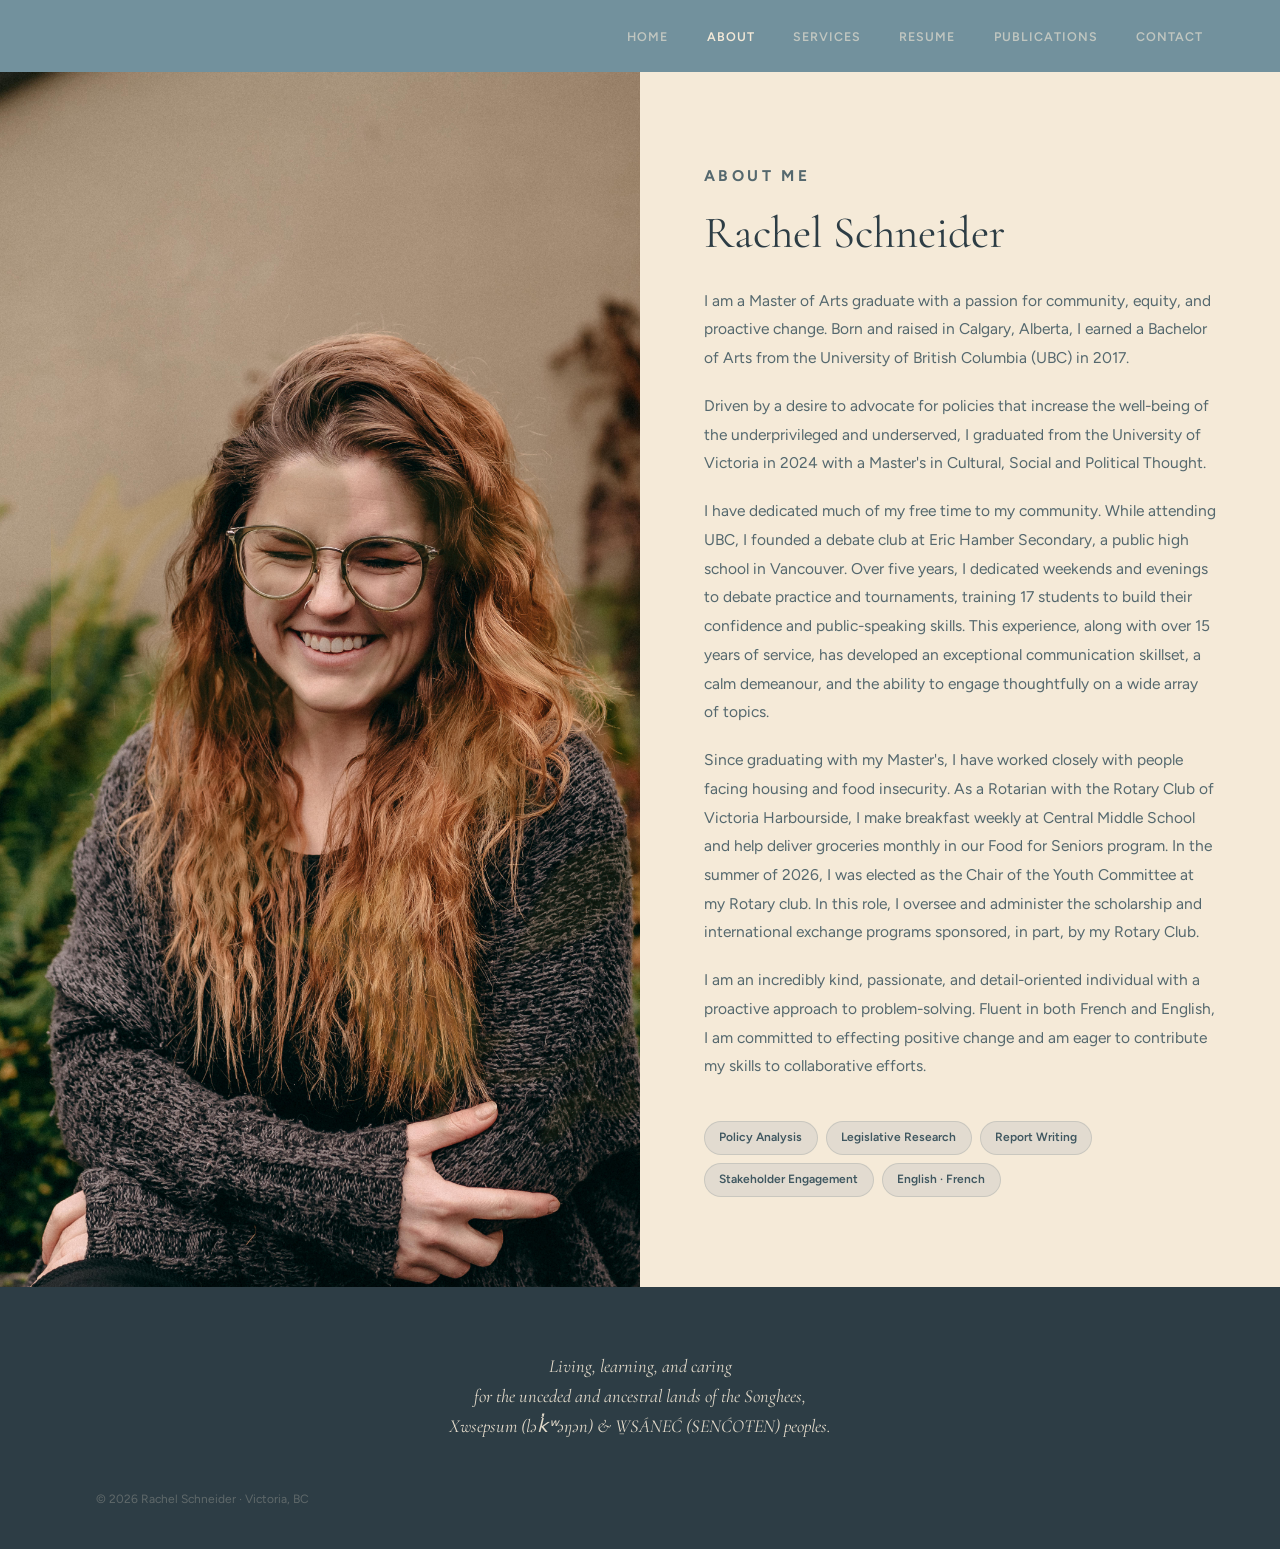
==== about.html @ be8559be "Fix footer land acknowledgment to three balance lines" ====
<!DOCTYPE html>
<html lang="en">
<head>
  <meta charset="UTF-8">
  <meta name="viewport" content="width=device-width, initial-scale=1.0">
  <title>About — Rachel Schneider</title>
  <link rel="preconnect" href="https://fonts.googleapis.com">
  <link href="https://fonts.googleapis.com/css2?family=Caprasimo&family=Cormorant+Garamond:wght@300;400&family=Figtree:wght@400;600;700&display=swap" rel="stylesheet">
  <style>
    :root {
      --beige:       #d4cbb8;
      --beige-deep:  #c3baaa;
      --beige-light: #e2dbd0;
      --slate:       #72919d;
      --slate-dark:  #3f5760;
      --slate-deep:  #2d3d45;
      --olive:       #939c73;
      --cream:       #f5ead8;
      --radius:      18px;
      --nav-h:       72px;
    }

    *, *::before, *::after { margin: 0; padding: 0; box-sizing: border-box; }
    html { scroll-behavior: smooth; overflow-x: hidden; }

    body {
      background: var(--beige-light);
      color: var(--slate-deep);
      font-family: 'Figtree', system-ui, sans-serif;
      line-height: 1.6;
      min-height: 100vh;
      display: flex;
      flex-direction: column;
      overflow-x: hidden;
    }

    /* ── Nav ── */
    .top-nav {
      position: sticky;
      top: 0;
      z-index: 100;
      background: var(--slate);
      display: flex;
      align-items: center;
      justify-content: flex-end;
      padding: 0 clamp(1.5rem, 6vw, 5rem);
      height: var(--nav-h);
    }
    .nav-links { display: flex; gap: clamp(1.2rem, 3vw, 2.5rem); list-style: none; }
    .nav-links a {
      font-size: 0.78rem;
      font-weight: 600;
      letter-spacing: 0.08em;
      text-transform: uppercase;
      color: var(--cream);
      opacity: 0.6;
      text-decoration: none;
      transition: opacity 0.18s;
    }
    .nav-links a:hover, .nav-links a[aria-current] { opacity: 1; }

    /* ── Main layout ── */
    main {
      flex: 1;
      display: grid;
      grid-template-columns: 1fr 1fr;
      min-height: calc(100vh - var(--nav-h));
    }

    /* ── Photo column ── */
    .about-photo {
      position: relative;
      overflow: hidden;
      background: var(--slate-dark);
    }
    .about-photo img {
      width: 100%;
      height: 100%;
      object-fit: cover;
      object-position: center top;
      display: block;
    }
    .about-flower {
      position: absolute;
      bottom: -6%;
      right: -8%;
      width: 65%;
      opacity: 0.18;
      pointer-events: none;
      z-index: 1;
    }

    /* ── Text column ── */
    .about-text {
      background: var(--cream);
      padding: clamp(3rem, 7vw, 6rem) clamp(2rem, 5vw, 5rem);
      display: flex;
      flex-direction: column;
      justify-content: center;
    }

    .label {
      font-size: 0.7rem;
      font-weight: 700;
      letter-spacing: 0.22em;
      text-transform: uppercase;
      color: var(--slate);
      margin-bottom: 0.9rem;
    }
    .about-text h1 {
      font-family: 'Cormorant Garamond', Georgia, serif;
      font-weight: 400;
      font-size: clamp(2.2rem, 3.5vw, 3.2rem);
      line-height: 1.1;
      color: var(--slate-deep);
      margin-bottom: 1.75rem;
    }
    .about-text p {
      font-size: 0.97rem;
      line-height: 1.85;
      color: var(--slate-dark);
      opacity: 0.88;
      margin-bottom: 1.2rem;
    }
    .about-text p:last-of-type { margin-bottom: 2rem; }

    /* ── Tags ── */
    .tags { display: flex; flex-wrap: wrap; gap: 0.5rem; margin-top: 0.5rem; }
    .tag {
      font-size: 0.75rem;
      font-weight: 600;
      padding: 0.4rem 0.9rem;
      border-radius: 999px;
      background: var(--beige-light);
      border: 1px solid rgba(63,87,96,0.15);
      color: var(--slate-dark);
    }
    .tag-olive { background: rgba(147,156,115,0.15); border-color: rgba(147,156,115,0.3); color: var(--olive); }

    /* ── CTA ── */
    .about-gold-flower {
      width: 180px;
      margin-top: 2.5rem;
      opacity: 0.75;
      display: block;
    }

    /* ── Footer ── */
    .footer {
      background: var(--slate-deep);
      padding: 2.5rem clamp(2rem, 8vw, 6rem);
      display: flex;
      align-items: center;
      justify-content: space-between;
      flex-wrap: wrap;
      gap: 1.5rem;
    }
    .footer-brand {
      font-family: 'Caprasimo', serif;
      font-size: 1rem;
      color: var(--cream);
      opacity: 0.8;
    }
    .footer-links { display: flex; gap: 1.5rem; list-style: none; }
    .footer-links a {
      font-size: 0.75rem;
      font-weight: 700;
      letter-spacing: 0.08em;
      text-transform: uppercase;
      color: var(--cream);
      opacity: 0.4;
      text-decoration: none;
      transition: opacity 0.18s;
    }
    .footer-links a:hover { opacity: 0.9; }
    .footer-copy { font-size: 0.75rem; color: var(--cream); opacity: 0.25; width: 100%; }
    .footer-land { font-size: clamp(0.95rem, 1.5vw, 1.15rem); color: var(--cream); opacity: 0.9; width: 100%; text-align: center; line-height: 1.65; font-style: italic; padding: 1.5rem 2rem; font-family: 'Cormorant Garamond', Georgia, serif; font-weight: 400; text-wrap: balance; }

    .nav-brand { display: none; font-family: 'Caprasimo', serif; font-size: 1.05rem; color: var(--cream); text-decoration: none; opacity: 0.92; }

    .nav-hamburger {
      display: none;
      flex-direction: column;
      justify-content: center;
      gap: 5px;
      background: none;
      border: none;
      cursor: pointer;
      padding: 0.5rem;
    }
    .nav-hamburger span { display: block; width: 22px; height: 2px; background: var(--cream); border-radius: 2px; }

    @media (max-width: 768px) {
      main { grid-template-columns: 1fr; }
      .about-photo { min-height: 55vw; max-height: 420px; }
      .about-flower { width: 50%; }
      .footer { flex-direction: column; align-items: flex-start; }
      .nav-brand { display: block; }
      .top-nav { justify-content: space-between; }
      .top-nav nav { position: absolute; }
      .nav-hamburger { display: flex; }
      .nav-links {
        display: none;
        position: fixed;
        top: var(--nav-h);
        left: 0; right: 0;
        flex-direction: column;
        background: var(--slate-dark);
        padding: 0.5rem 0;
        gap: 0;
        box-shadow: 0 8px 24px rgba(0,0,0,0.25);
        z-index: 99;
      }
      .nav-links.open { display: flex; }
      .nav-links li { width: 100%; }
      .nav-links a { display: block; padding: 0.9rem 1.5rem; font-size: 0.9rem; opacity: 0.85; border-bottom: 1px solid rgba(245,234,216,0.1); }
    }

  </style>
</head>
<body>

  <!-- NAV -->
  <header class="top-nav">
    <a class="nav-brand" href="home.html">Rachel Schneider</a>
    <button class="nav-hamburger" aria-label="Open menu" aria-expanded="false">
      <span></span><span></span><span></span>
    </button>
    <nav aria-label="Main">
      <ul class="nav-links">
        <li><a href="home.html">Home</a></li>
        <li><a href="about.html" aria-current="page">About</a></li>
        <li><a href="services.html">Services</a></li>
        <li><a href="resume.html">Resume</a></li>
        <li><a href="publications.html">Publications</a></li>
        <li><a href="contact.html">Contact</a></li>
      </ul>
    </nav>
  </header>

  <main>

    <!-- PHOTO -->
    <div class="about-photo">
      <img src="assets/Headshots/Rachel-Headshots-11.jpg" alt="Rachel Schneider">
      <img class="about-flower" src="assets/Yellow-flower.png" alt="" aria-hidden="true">
    </div>

    <!-- TEXT -->
    <div class="about-text">
      <p class="label">About Me</p>
      <h1>Rachel Schneider</h1>

      <p>I am a Master of Arts graduate with a passion for community, equity, and proactive change. Born and raised in Calgary, Alberta, I earned a Bachelor of Arts from the University of British Columbia (UBC) in 2017.</p>
      <p>Driven by a desire to advocate for policies that increase the well-being of the underprivileged and underserved, I graduated from the University of Victoria in 2024 with a Master's in Cultural, Social and Political Thought.</p>
      <p>I have dedicated much of my free time to my community. While attending UBC, I founded a debate club at Eric Hamber Secondary, a public high school in Vancouver. Over five years, I dedicated weekends and evenings to debate practice and tournaments, training 17 students to build their confidence and public-speaking skills. This experience, along with over 15 years of service, has developed an exceptional communication skillset, a calm demeanour, and the ability to engage thoughtfully on a wide array of topics.</p>
      <p>Since graduating with my Master's, I have worked closely with people facing housing and food insecurity. As a Rotarian with the Rotary Club of Victoria Harbourside, I make breakfast weekly at Central Middle School and help deliver groceries monthly in our Food for Seniors program. In the summer of 2026, I was elected as the Chair of the Youth Committee at my Rotary club. In this role, I oversee and administer the scholarship and international exchange programs sponsored, in part, by my Rotary Club.</p>
      <p>I am an incredibly kind, passionate, and detail-oriented individual with a proactive approach to problem-solving. Fluent in both French and English, I am committed to effecting positive change and am eager to contribute my skills to collaborative efforts.</p>

      <div class="tags">
        <span class="tag">Policy Analysis</span>
        <span class="tag">Legislative Research</span>
        <span class="tag">Report Writing</span>
        <span class="tag">Stakeholder Engagement</span>
        <span class="tag">English · French</span>
      </div>

    </div>

  </main>

  <footer class="footer">
    <p class="footer-land">Living, learning, and caring<br>for the unceded and ancestral lands of the Songhees,<br>Xwsepsum (lək̓ʷəŋən) & W̱SÁNEĆ (SENĆOŦEN) peoples.</p>
    <p class="footer-copy">© 2026 Rachel Schneider · Victoria, BC</p>
  </footer>

  <script>
    (function() {
      var btn = document.querySelector('.nav-hamburger');
      var nav = document.querySelector('.nav-links');
      if (btn && nav) {
        btn.addEventListener('click', function() {
          var open = nav.classList.toggle('open');
          btn.setAttribute('aria-expanded', open);
        });
      }
    })();
  </script>

</body>
</html>
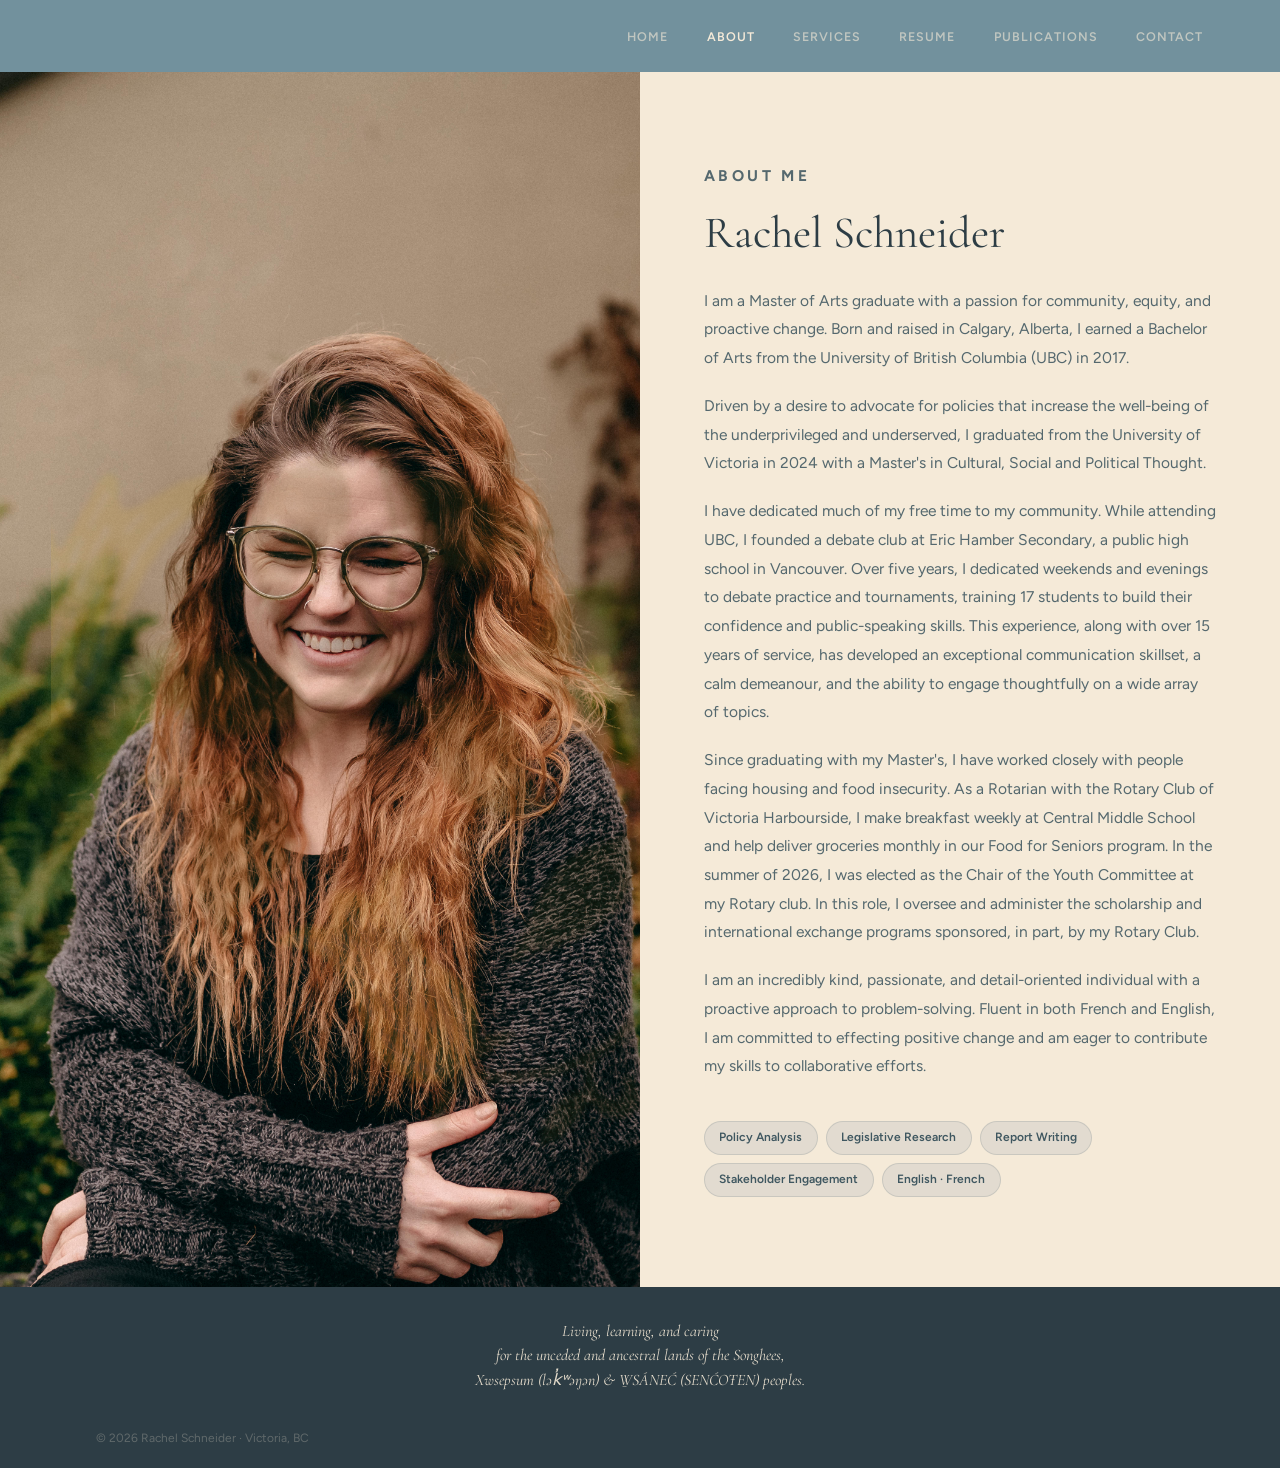
==== commit 588c3ecf: "Reduce footer size across all pages" ====
--- a/about.html
+++ b/about.html
@@ -148,7 +148,7 @@
     /* ── Footer ── */
     .footer {
       background: var(--slate-deep);
-      padding: 2.5rem clamp(2rem, 8vw, 6rem);
+      padding: 1.25rem clamp(2rem, 8vw, 6rem);
       display: flex;
       align-items: center;
       justify-content: space-between;
@@ -174,7 +174,7 @@
     }
     .footer-links a:hover { opacity: 0.9; }
     .footer-copy { font-size: 0.75rem; color: var(--cream); opacity: 0.25; width: 100%; }
-    .footer-land { font-size: clamp(0.95rem, 1.5vw, 1.15rem); color: var(--cream); opacity: 0.9; width: 100%; text-align: center; line-height: 1.65; font-style: italic; padding: 1.5rem 2rem; font-family: 'Cormorant Garamond', Georgia, serif; font-weight: 400; text-wrap: balance; }
+    .footer-land { font-size: clamp(0.85rem, 1.3vw, 1rem); color: var(--cream); opacity: 0.9; width: 100%; text-align: center; line-height: 1.55; font-style: italic; padding: 0.75rem 2rem; font-family: 'Cormorant Garamond', Georgia, serif; font-weight: 400; text-wrap: balance; }
 
     .nav-brand { display: none; font-family: 'Caprasimo', serif; font-size: 1.05rem; color: var(--cream); text-decoration: none; opacity: 0.92; }
 
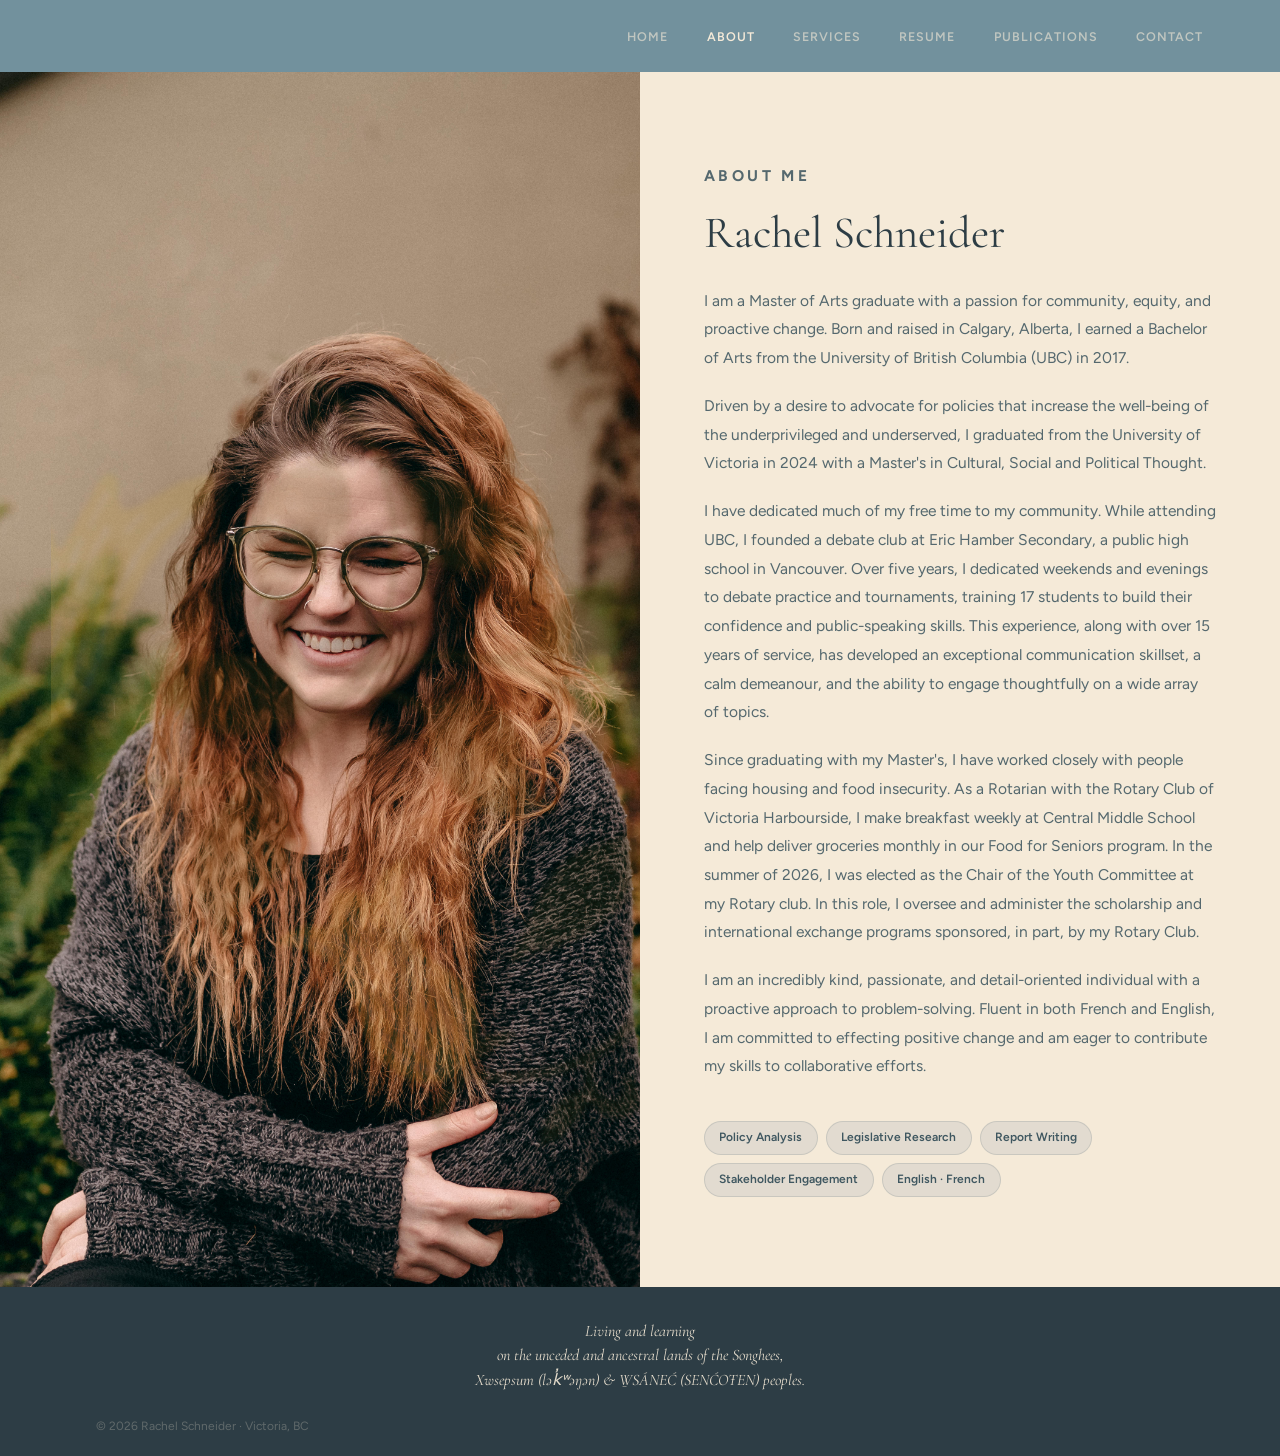
==== commit 9c75166b: "Update land acknowledgment text and normalize footer" ====
--- a/about.html
+++ b/about.html
@@ -153,7 +153,7 @@
       align-items: center;
       justify-content: space-between;
       flex-wrap: wrap;
-      gap: 1.5rem;
+      gap: 0.75rem;
     }
     .footer-brand {
       font-family: 'Caprasimo', serif;
@@ -195,6 +195,7 @@
       .about-photo { min-height: 55vw; max-height: 420px; }
       .about-flower { width: 50%; }
       .footer { flex-direction: column; align-items: flex-start; }
+      .footer-land { font-size: 0.68rem; padding: 0.5rem 0.75rem; }
       .nav-brand { display: block; }
       .top-nav { justify-content: space-between; }
       .top-nav nav { position: absolute; }
@@ -270,7 +271,7 @@
   </main>
 
   <footer class="footer">
-    <p class="footer-land">Living, learning, and caring<br>for the unceded and ancestral lands of the Songhees,<br>Xwsepsum (lək̓ʷəŋən) & W̱SÁNEĆ (SENĆOŦEN) peoples.</p>
+    <p class="footer-land">Living and learning<br>on the unceded and ancestral lands of the Songhees,<br>Xwsepsum (lək̓ʷəŋən) & W̱SÁNEĆ (SENĆOŦEN) peoples.</p>
     <p class="footer-copy">© 2026 Rachel Schneider · Victoria, BC</p>
   </footer>
 
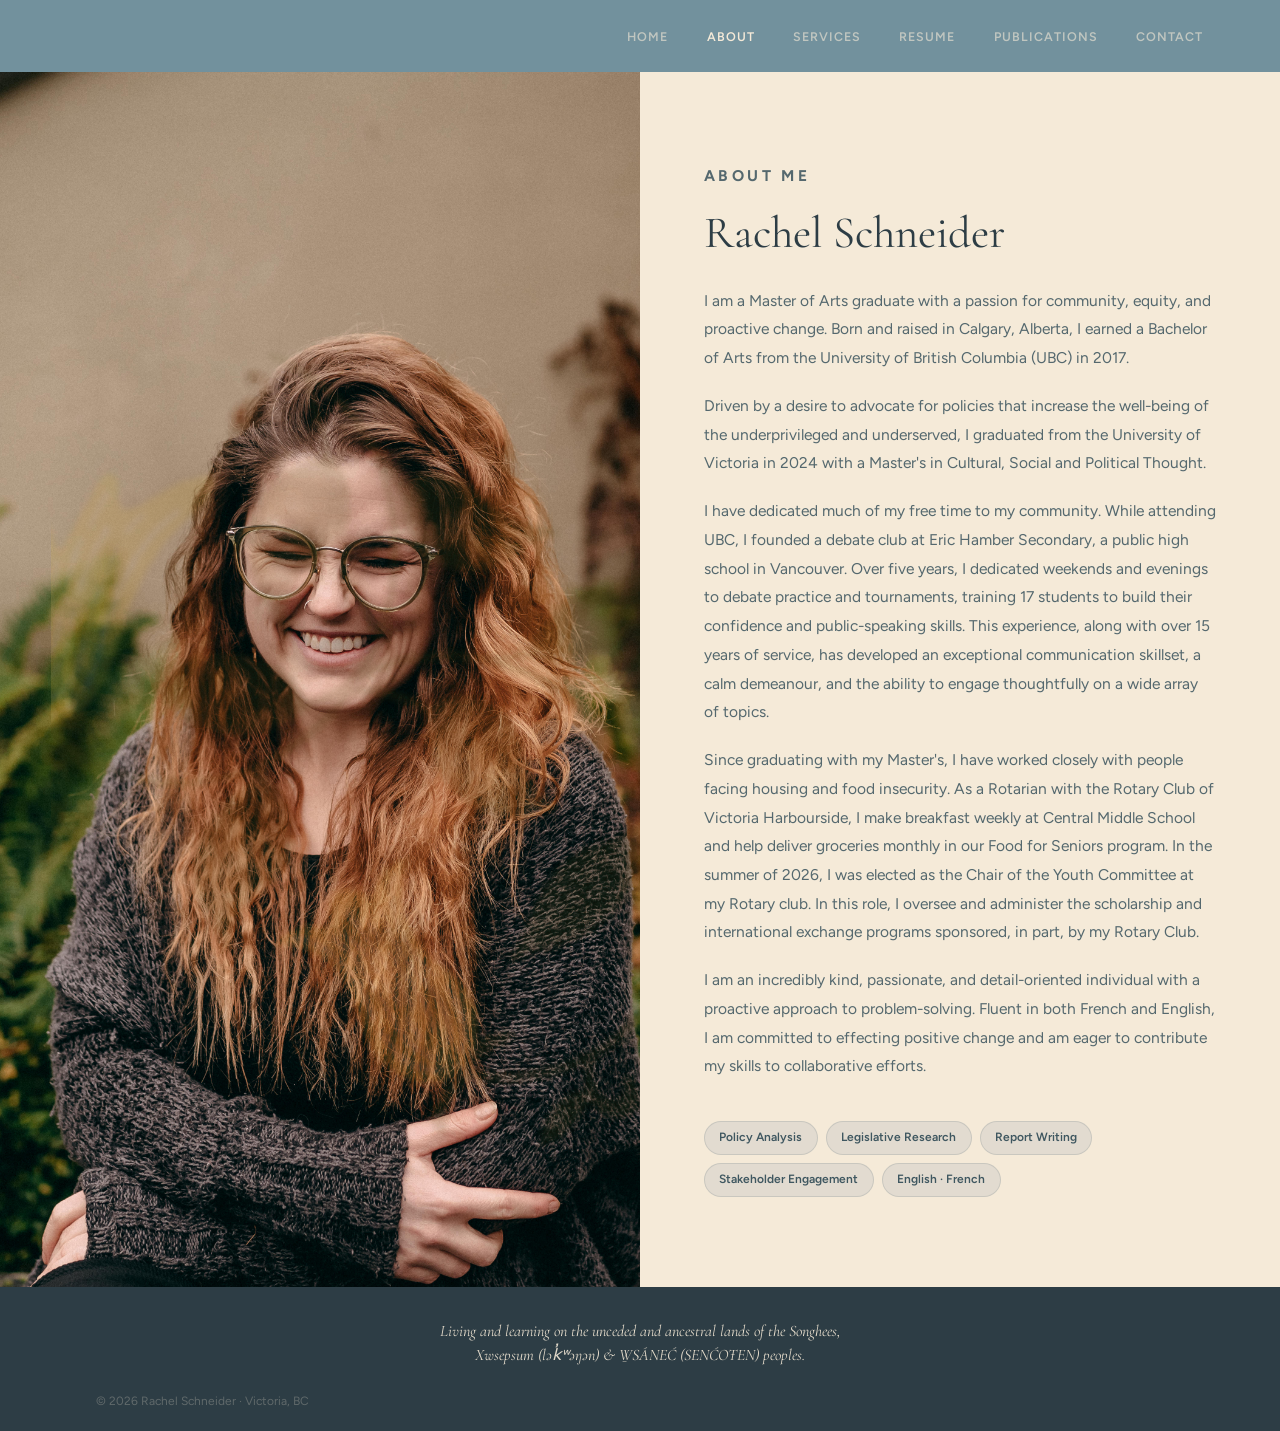
==== commit 602ca0c6: "Reformat land acknowledgment to two lines across all pages" ====
--- a/about.html
+++ b/about.html
@@ -271,7 +271,7 @@
   </main>
 
   <footer class="footer">
-    <p class="footer-land">Living and learning<br>on the unceded and ancestral lands of the Songhees,<br>Xwsepsum (lək̓ʷəŋən) & W̱SÁNEĆ (SENĆOŦEN) peoples.</p>
+    <p class="footer-land">Living and learning on the unceded and ancestral lands of the Songhees,<br>Xwsepsum (lək̓ʷəŋən) & W̱SÁNEĆ (SENĆOŦEN) peoples.</p>
     <p class="footer-copy">© 2026 Rachel Schneider · Victoria, BC</p>
   </footer>
 
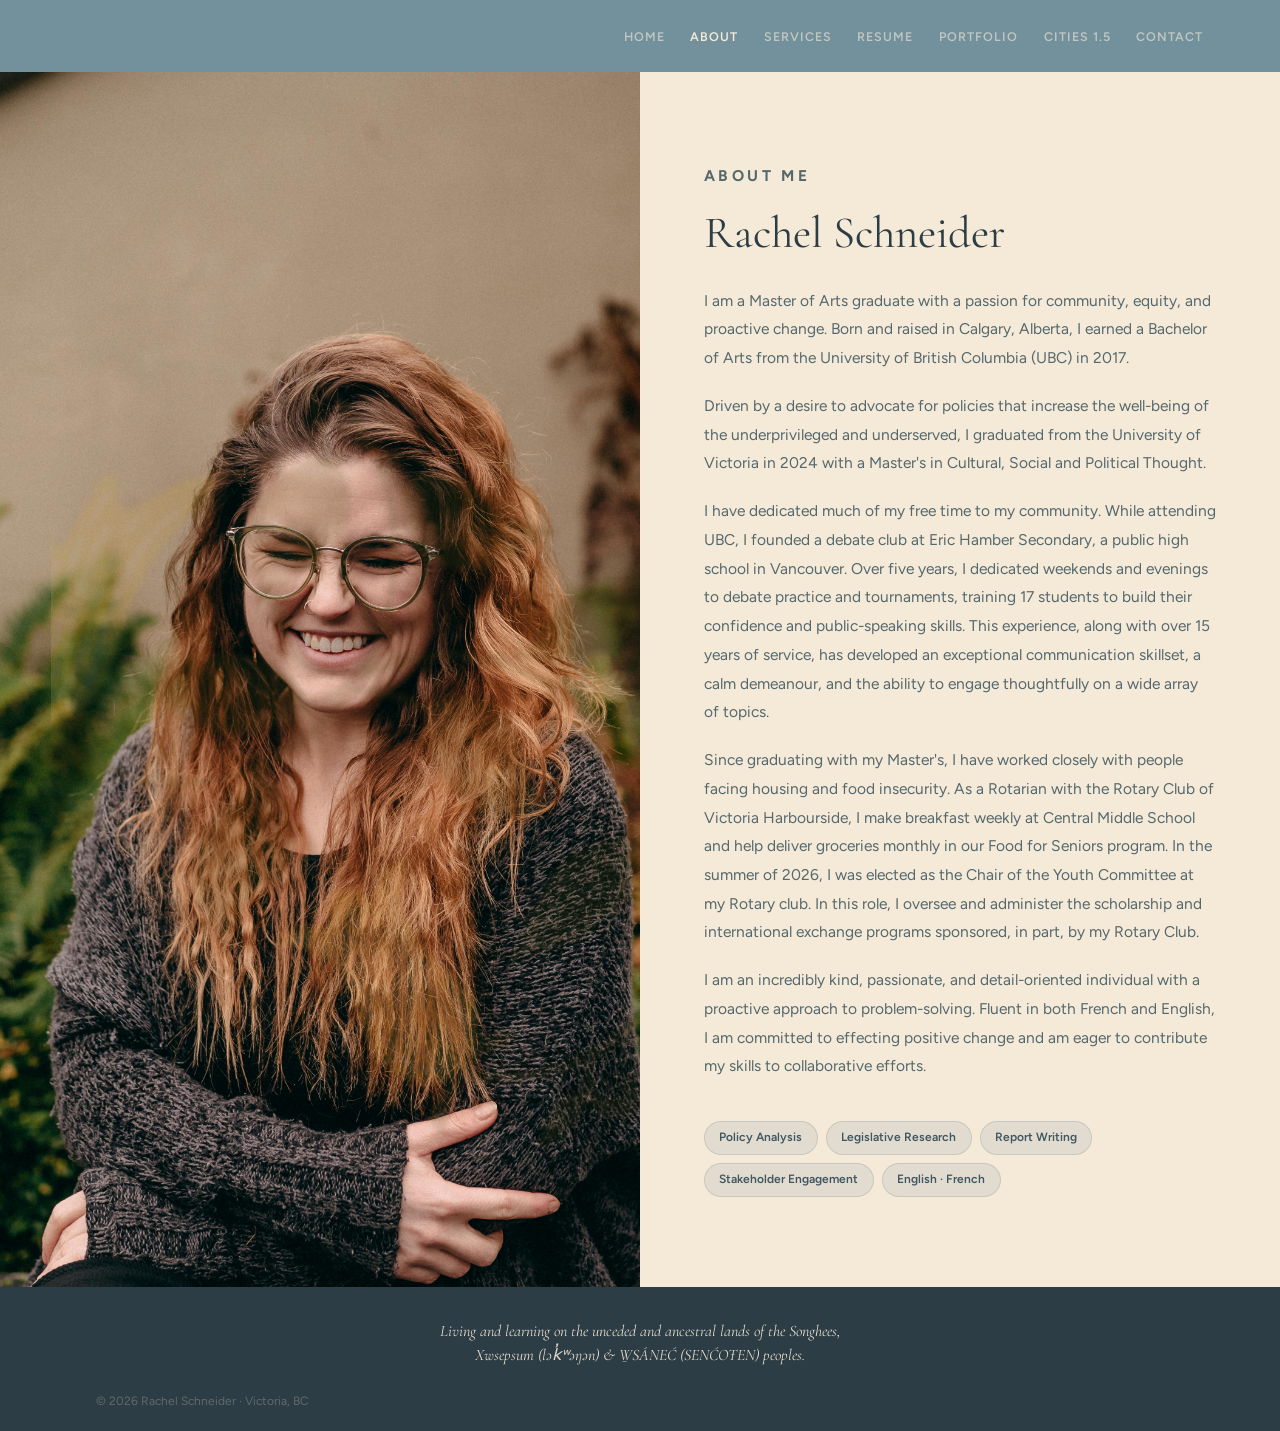
==== commit 41fb04ef: "Add Cities 1.5 page, rename Publications to Portfolio, add Freelance section to resume" ====
--- a/about.html
+++ b/about.html
@@ -46,7 +46,7 @@
       padding: 0 clamp(1.5rem, 6vw, 5rem);
       height: var(--nav-h);
     }
-    .nav-links { display: flex; gap: clamp(1.2rem, 3vw, 2.5rem); list-style: none; }
+    .nav-links { display: flex; gap: clamp(0.9rem, 2vw, 1.8rem); list-style: none; }
     .nav-links a {
       font-size: 0.78rem;
       font-weight: 600;
@@ -233,7 +233,8 @@
         <li><a href="about.html" aria-current="page">About</a></li>
         <li><a href="services.html">Services</a></li>
         <li><a href="resume.html">Resume</a></li>
-        <li><a href="publications.html">Publications</a></li>
+        <li><a href="publications.html">Portfolio</a></li>
+        <li><a href="cities15.html">Cities 1.5</a></li>
         <li><a href="contact.html">Contact</a></li>
       </ul>
     </nav>
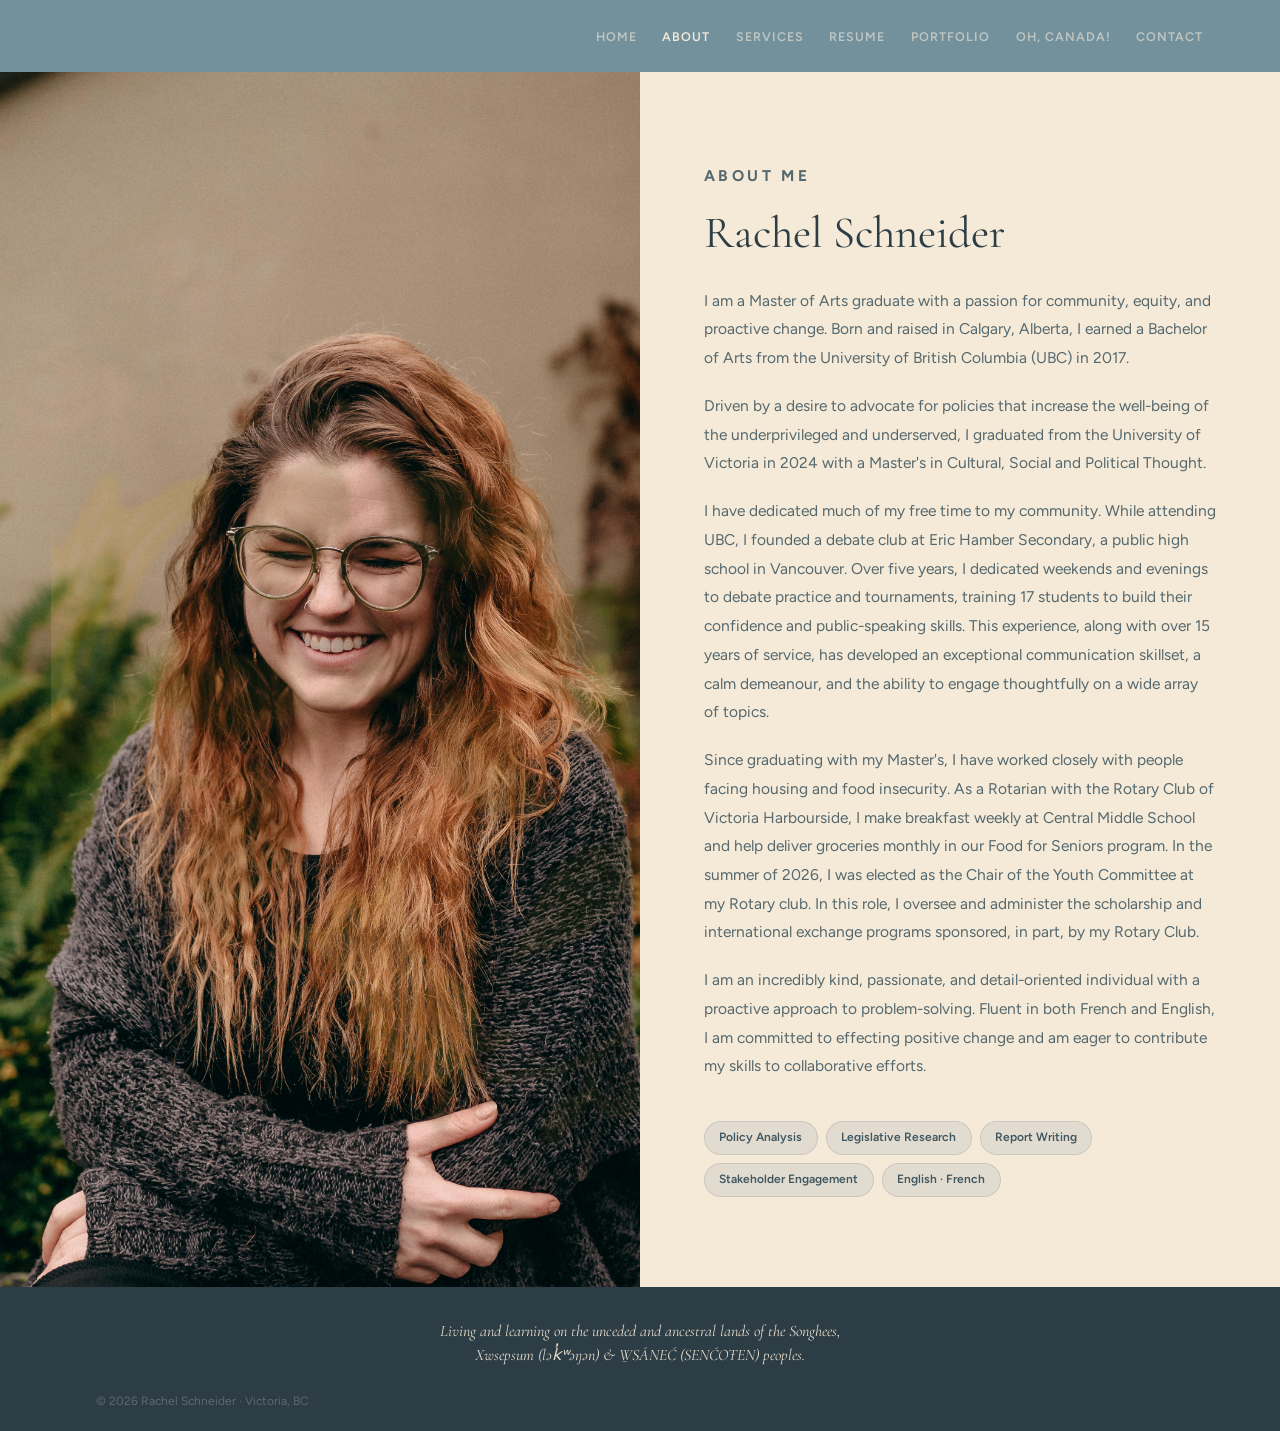
==== commit a3173b21: "Rename to Oh Canada, update podcast description, add Cities 1.5 nav label" ====
--- a/about.html
+++ b/about.html
@@ -234,7 +234,7 @@
         <li><a href="services.html">Services</a></li>
         <li><a href="resume.html">Resume</a></li>
         <li><a href="publications.html">Portfolio</a></li>
-        <li><a href="cities15.html">Cities 1.5</a></li>
+        <li><a href="cities15.html">Oh, Canada!</a></li>
         <li><a href="contact.html">Contact</a></li>
       </ul>
     </nav>
